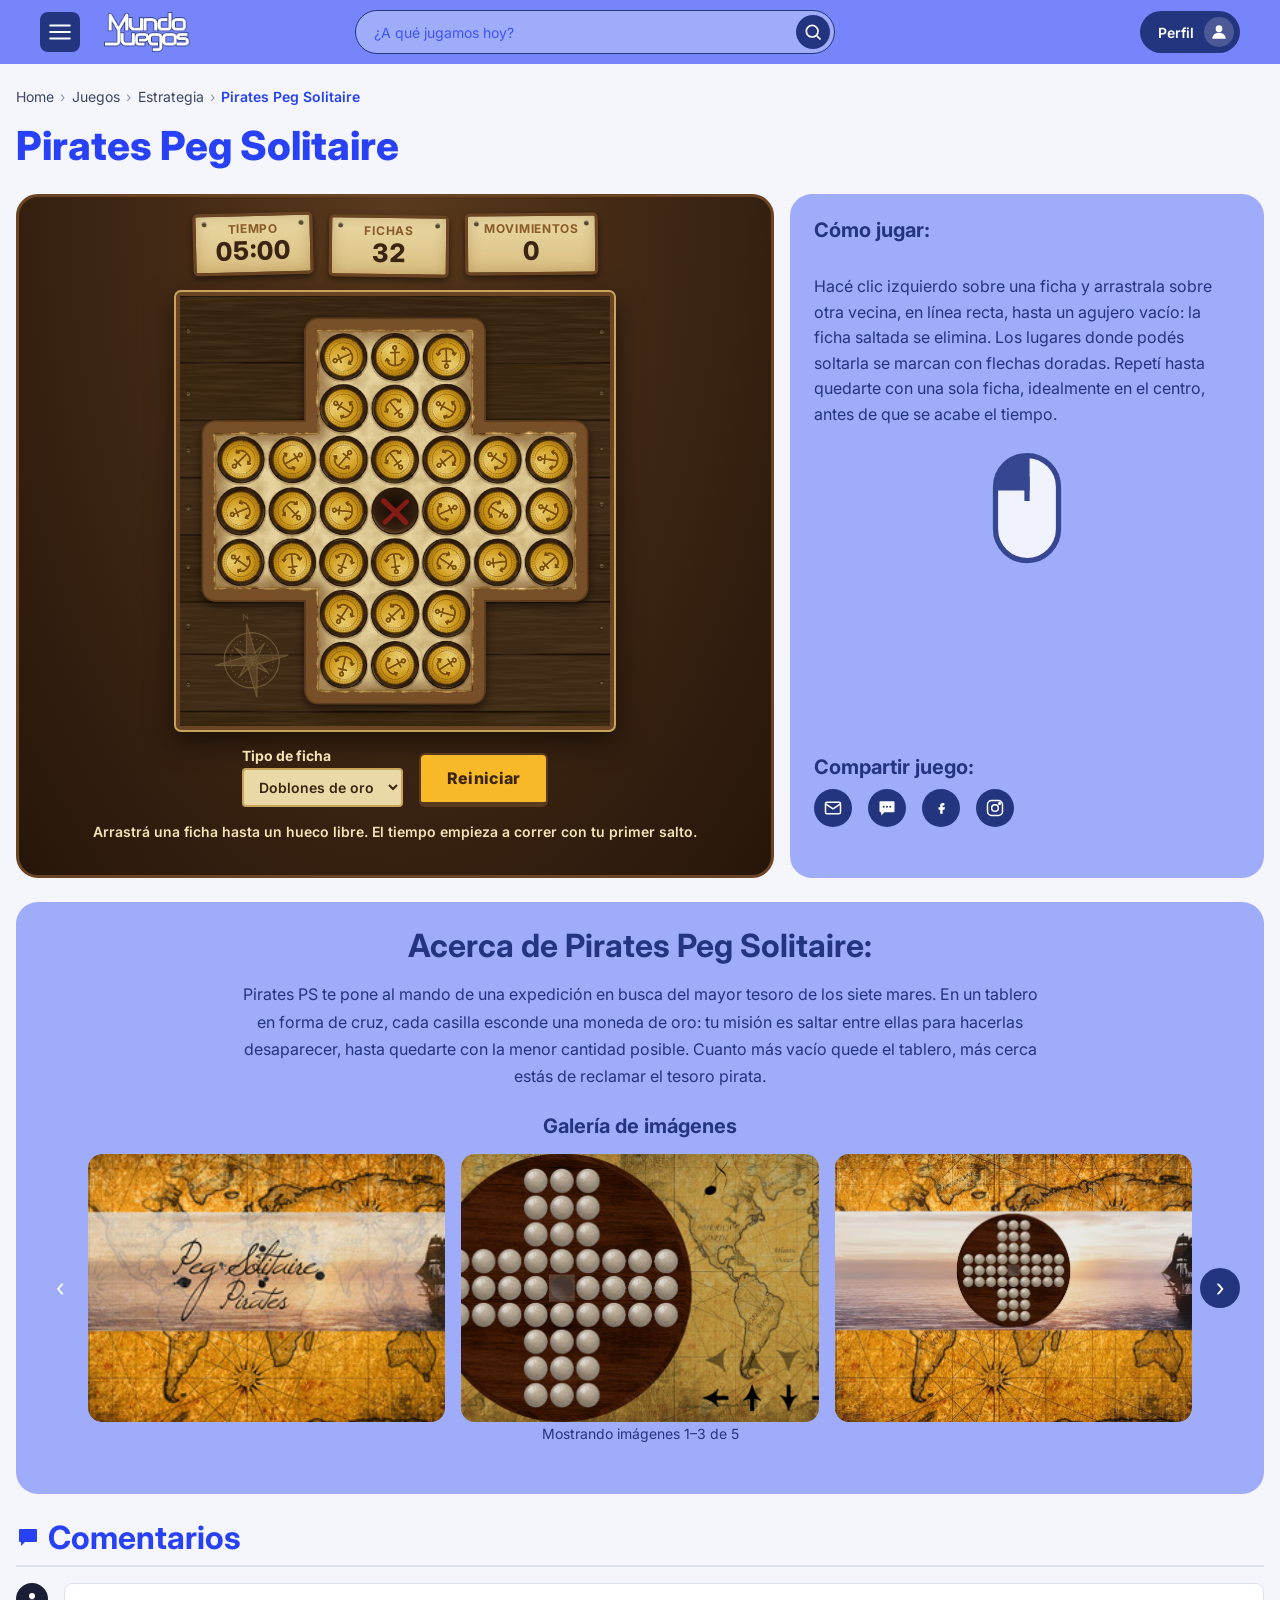
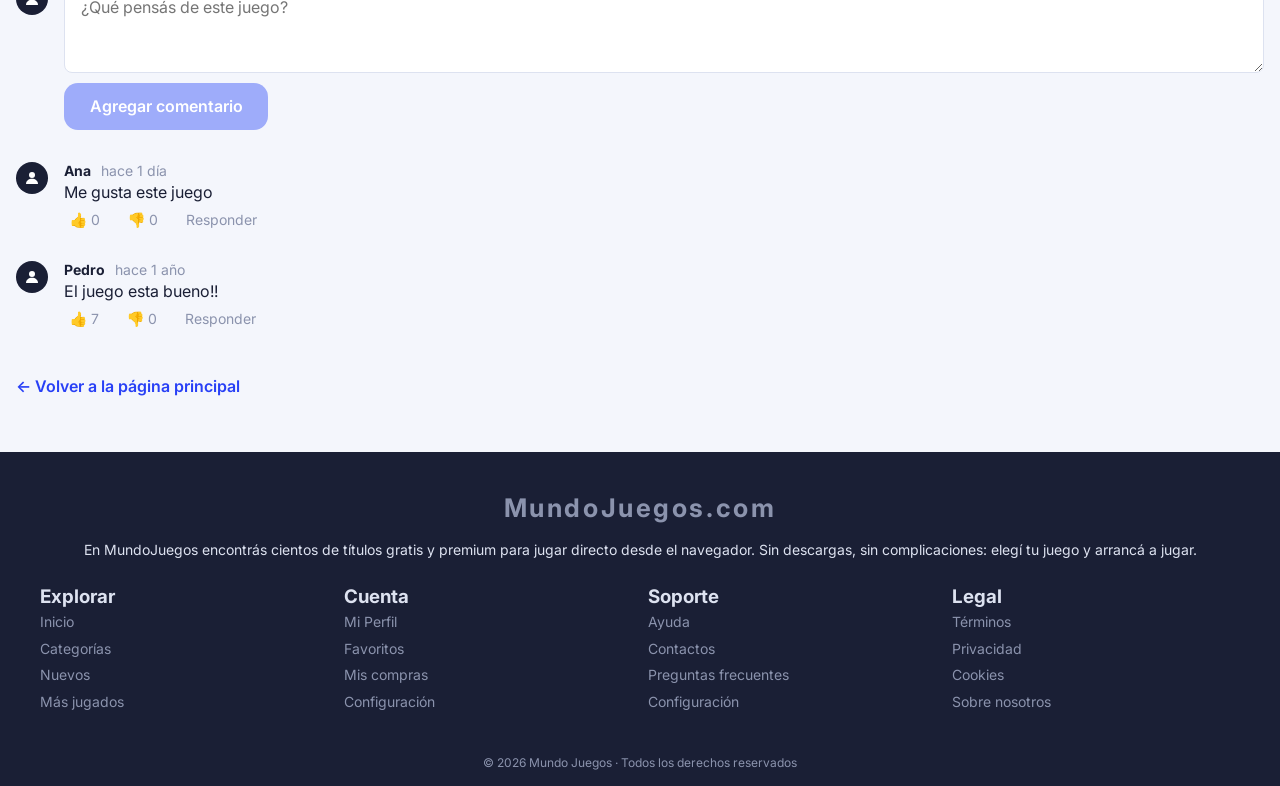
==== tpe4/game.html @ 94745e45 "Agrego TPE1 a TPE4 en un solo repo" ====
<!DOCTYPE html>
<html lang="es">
<head>
<meta charset="UTF-8">
<meta name="viewport" content="width=device-width, initial-scale=1.0">
<title>Pirates Peg Solitaire — Mundo Juegos</title>

<link rel="preconnect" href="https://fonts.googleapis.com">
<link rel="preconnect" href="https://fonts.gstatic.com" crossorigin>
<link href="https://fonts.googleapis.com/css2?family=Inter:wght@400;500;600;700;800&display=swap" rel="stylesheet">

<link rel="stylesheet" href="css/variables.css">
<link rel="stylesheet" href="css/styles.css">
<link rel="stylesheet" href="css/animations.css">
<link rel="stylesheet" href="css/game.css">
<link rel="stylesheet" href="css/peg-solitaire.css">
</head>
<body>

<!-- ============ HEADER ============ -->
<header class="site-header">
  <div class="site-header__inner">
    <button class="icon-btn menu-toggle" id="menu-open" aria-label="Abrir menú" aria-controls="side-menu" aria-expanded="false">
      <svg viewBox="0 0 24 24" width="26" height="26" fill="none" stroke="currentColor" stroke-width="2" stroke-linecap="round">
        <line x1="3" y1="6" x2="21" y2="6"/>
        <line x1="3" y1="12" x2="21" y2="12"/>
        <line x1="3" y1="18" x2="21" y2="18"/>
      </svg>
    </button>

    <a href="index.html" class="logo">
      <img src="img/logo-mundo-juegos.png" alt="Mundo Juegos">
    </a>

    <button type="button" class="icon-btn search-toggle" id="search-toggle" aria-label="Abrir buscador" aria-expanded="false" aria-controls="search-form">
      <svg viewBox="0 0 24 24" width="22" height="22" fill="none" stroke="currentColor" stroke-width="2" aria-hidden="true">
        <circle cx="11" cy="11" r="7"/>
        <line x1="21" y1="21" x2="16.65" y2="16.65"/>
      </svg>
    </button>

    <form class="search-bar" id="search-form" role="search" onsubmit="return false;">
      <input type="search" placeholder="¿A qué jugamos hoy?" aria-label="Buscar juegos">
      <button type="submit" class="icon-btn search-btn" aria-label="Buscar">
        <svg viewBox="0 0 24 24" width="20" height="20" fill="none" stroke="currentColor" stroke-width="2">
          <circle cx="11" cy="11" r="7"/>
          <line x1="21" y1="21" x2="16.65" y2="16.65"/>
        </svg>
      </button>
    </form>

    <a href="login.html" class="profile-btn">
      Perfil
      <svg viewBox="0 0 24 24" width="20" height="20" fill="currentColor">
        <circle cx="12" cy="8" r="4"/>
        <path d="M4 20c0-4.4 3.6-7 8-7s8 2.6 8 7"/>
      </svg>
    </a>
  </div>
</header>

<!-- ============ MENÚ LATERAL (idéntico al Home) ============ -->
<nav class="side-menu" id="side-menu" aria-label="Menú principal" aria-hidden="true">
  <button class="icon-btn menu-close" id="menu-close" aria-label="Cerrar menú">
    <svg viewBox="0 0 24 24" width="24" height="24" fill="none" stroke="currentColor" stroke-width="2" stroke-linecap="round">
      <line x1="4" y1="4" x2="20" y2="20"/>
      <line x1="20" y1="4" x2="4" y2="20"/>
    </svg>
  </button>

  <div class="side-menu__user">
    <span class="avatar" aria-hidden="true">
      <svg viewBox="0 0 24 24" width="20" height="20" fill="currentColor">
        <circle cx="12" cy="8" r="4"/>
        <path d="M4 20c0-4.4 3.6-7 8-7s8 2.6 8 7"/>
      </svg>
    </span>
    Hola, Usuario
  </div>

  <ul class="side-menu__list">
    <li><a href="index.html"><svg viewBox="0 0 24 24" width="20" height="20" fill="currentColor"><path d="M12 3 2 12h3v8h6v-5h2v5h6v-8h3z"/></svg> Inicio</a></li>
    <li><a href="index.html#populares"><svg viewBox="0 0 24 24" width="20" height="20" fill="currentColor"><path d="M12 2a5 5 0 0 0-3 9l-1 5h8l-1-5a5 5 0 0 0-3-9zM9 18h6v2H9z"/></svg> Juegos nuevos</a></li>
    <li><a href="#"><svg viewBox="0 0 24 24" width="20" height="20" fill="currentColor"><circle cx="8" cy="8" r="3"/><circle cx="16" cy="9" r="2.5"/><path d="M2 20c0-3.3 2.7-5.5 6-5.5s6 2.2 6 5.5zM14.5 20c.3-2.6 1.8-4.3 4-4.7 2 .5 3.2 2.1 3.5 4.7z"/></svg> Multijugador</a></li>
    <li><a href="#"><svg viewBox="0 0 24 24" width="20" height="20" fill="currentColor"><path d="M12 2a5 5 0 0 0-3 9l-1 5h8l-1-5a5 5 0 0 0-3-9zM9 18h6v2H9z"/></svg> Aventura</a></li>
    <li><a href="#" class="is-current"><svg viewBox="0 0 24 24" width="20" height="20" fill="currentColor"><circle cx="8" cy="8" r="4"/><path d="M11 11 21 21M15 17l3-3"/></svg> Estrategia</a></li>
    <li><a href="#"><svg viewBox="0 0 24 24" width="20" height="20" fill="none" stroke="currentColor" stroke-width="1.6"><path d="M12 3l2.6 5.6 6.2.6-4.6 4.1 1.3 6.1L12 16.3 6.5 19.4l1.3-6.1-4.6-4.1 6.2-.6z"/></svg> Mis favoritos</a></li>
    <li><a href="login.html"><svg viewBox="0 0 24 24" width="20" height="20" fill="currentColor"><circle cx="12" cy="8" r="4"/><path d="M4 20c0-4.4 3.6-7 8-7s8 2.6 8 7"/></svg> Mi perfil</a></li>
  </ul>

  <div class="side-menu__social">
    <p>Seguinos en redes:</p>
    <div class="social-icons">
      <a href="#" aria-label="Instagram"><svg viewBox="0 0 24 24" width="20" height="20" fill="none" stroke="currentColor" stroke-width="1.6"><rect x="3" y="3" width="18" height="18" rx="5"/><circle cx="12" cy="12" r="4"/><circle cx="17.5" cy="6.5" r="1"/></svg></a>
      <a href="#" aria-label="Facebook"><svg viewBox="0 0 24 24" width="20" height="20" fill="none" stroke="currentColor" stroke-width="1.6"><rect x="4" y="4" width="16" height="16"/><path d="M14 9h2V6h-2a3 3 0 0 0-3 3v2H9v3h2v5h3v-5h2l1-3h-3v-2a1 1 0 0 1 1-1z"/></svg></a>
      <a href="#" aria-label="YouTube"><svg viewBox="0 0 24 24" width="20" height="20" fill="none" stroke="currentColor" stroke-width="1.6"><rect x="2" y="6" width="20" height="12" rx="4"/><path d="M10 9.5v5l5-2.5z" fill="currentColor" stroke="none"/></svg></a>
    </div>
  </div>
</nav>
<div class="side-menu-overlay" id="side-menu-overlay" hidden></div>

<main class="game-page">

  <!-- ============ BREADCRUMBS ============ -->
  <nav class="breadcrumbs" aria-label="Miga de pan">
    <a href="index.html">Home</a>
    <span aria-hidden="true">›</span>
    <a href="index.html">Juegos</a>
    <span aria-hidden="true">›</span>
    <a href="index.html" id="bc-category">Estrategia</a>
    <span aria-hidden="true">›</span>
    <span aria-current="page" id="bc-current">Pirates Peg Solitaire</span>
  </nav>

  <h1 class="game-title" id="game-title">Pirates Peg Solitaire</h1>

  <!-- ============ ÁREA DE JUEGO + AYUDA ============ -->
  <section class="game-run">
    <div class="game-run__board thumb--pirates" id="game-board" aria-label="Área de ejecución del juego">
      <!-- Peg Solitaire (js/peg-solitaire.js). Solo se muestra en la página de Pirates Peg Solitaire -->
      <div class="peg-juego" id="peg-juego">
        <div class="peg-hud">
          <div class="peg-dato"><small>Tiempo</small><strong id="pegTimer">05:00</strong></div>
          <div class="peg-dato"><small>Fichas</small><strong id="pegRestantes">32</strong></div>
          <div class="peg-dato"><small>Movimientos</small><strong id="pegMovs">0</strong></div>
        </div>

        <canvas id="pegCanvas" class="peg-canvas" width="720" height="720">Tu navegador no soporta canvas.</canvas>

        <div class="peg-controles">
          <label>Tipo de ficha
            <select id="pegSkin">
              <option value="doblon">Doblones de oro</option>
              <option value="rubi">Rubíes</option>
              <option value="zafiro">Zafiros</option>
              <option value="calavera">Calaveras</option>
            </select>
          </label>
          <button type="button" class="btn peg-btn" id="pegBtnReiniciar">Reiniciar</button>
        </div>
        <p class="peg-mensaje" id="pegMensaje" aria-live="polite"></p>
      </div>
    </div>

    <aside class="game-run__help">
      <h2>Cómo jugar:</h2>
      <p id="game-howto">
        Hacé clic izquierdo sobre una moneda y arrastrala sobre otra vecina,
        en línea recta, hacia un espacio vacío para eliminarla. Repetí hasta
        quedarte con una sola moneda, idealmente en el centro.
      </p>

      <div class="help-icon" aria-hidden="true">
        <svg viewBox="0 0 40 64" width="70" height="112">
          <rect x="2" y="2" width="36" height="60" rx="18" fill="#fff" stroke="var(--color-primary-500)" stroke-width="3"/>
          <path d="M2 20 a18 18 0 0 1 18-18 h0 v20 h-18 z" fill="var(--color-primary-500)"/>
          <line x1="20" y1="2" x2="20" y2="22" stroke="var(--color-primary-500)" stroke-width="3"/>
          <line x1="20" y1="14" x2="20" y2="28" stroke="var(--color-primary-500)" stroke-width="3"/>
        </svg>
      </div>

      <div class="share">
        <h2>Compartir juego:</h2>
        <div class="share__icons">
          <a href="#" id="share-email" class="icon-circle" aria-label="Compartir por email">
            <svg viewBox="0 0 24 24" width="20" height="20" fill="none" stroke="currentColor" stroke-width="1.8" aria-hidden="true"><rect x="3" y="5" width="18" height="14" rx="2"/><path d="M3 7l9 6 9-6"/></svg>
          </a>
          <a href="#" id="share-message" class="icon-circle" target="_blank" rel="noopener" aria-label="Compartir por mensaje (WhatsApp)">
            <svg viewBox="0 0 24 24" width="20" height="20" fill="currentColor" aria-hidden="true"><path d="M4 4h16a1 1 0 0 1 1 1v11a1 1 0 0 1-1 1H9l-4 4v-4H4a1 1 0 0 1-1-1V5a1 1 0 0 1 1-1z"/><circle cx="8" cy="10.5" r="1.2" fill="var(--color-primary-500)"/><circle cx="12" cy="10.5" r="1.2" fill="var(--color-primary-500)"/><circle cx="16" cy="10.5" r="1.2" fill="var(--color-primary-500)"/></svg>
          </a>
          <a href="#" id="share-facebook" class="icon-circle" target="_blank" rel="noopener" aria-label="Compartir en Facebook">
            <svg viewBox="0 0 24 24" width="20" height="20" fill="currentColor" aria-hidden="true"><path d="M14 9h2V6h-2a3 3 0 0 0-3 3v2H9v3h2v5h3v-5h2l1-3h-3v-2a1 1 0 0 1 1-1z"/></svg>
          </a>
          <button type="button" id="share-instagram" class="icon-circle" aria-label="Copiar enlace para compartir en Instagram">
            <svg viewBox="0 0 24 24" width="20" height="20" fill="none" stroke="currentColor" stroke-width="1.8" aria-hidden="true"><rect x="3" y="3" width="18" height="18" rx="5"/><circle cx="12" cy="12" r="4"/><circle cx="17.5" cy="6.5" r="1"/></svg>
          </button>
        </div>
        <p class="share__status" id="share-status" role="status" aria-live="polite"></p>
      </div>
    </aside>
  </section>

  <!-- ============ DESCRIPCIÓN + GALERÍA ============ -->
  <section class="about-box">
    <h2 id="about-title">Acerca de Pirates Peg Solitaire:</h2>
    <p id="about-text">
      Pirates PS te pone al mando de una expedición en busca del mayor
      tesoro de los siete mares. En un tablero en forma de cruz, cada
      casilla esconde una moneda de oro: tu misión es saltar entre ellas
      para hacerlas desaparecer, hasta quedarte con la menor cantidad
      posible. Cuanto más vacío quede el tablero, más cerca estás de
      reclamar el tesoro pirata.
    </p>

    <h3>Galería de imágenes</h3>
    <div class="gallery" id="gallery" role="region" aria-roledescription="carrusel" aria-label="Galería de imágenes">
      <button type="button" class="gallery__arrow" id="gallery-prev" aria-label="Imágenes anteriores">‹</button>
      <div class="gallery__viewport">
        <ul class="gallery__track" id="gallery-track"></ul>
      </div>
      <button type="button" class="gallery__arrow" id="gallery-next" aria-label="Imágenes siguientes">›</button>
    </div>
    <p class="gallery__status" id="gallery-status" role="status" aria-live="polite"></p>
  </section>

  <!-- ============ COMUNIDAD / COMENTARIOS ============ -->
  <section class="comments" aria-label="Comentarios de la comunidad">
    <h2>
      <svg viewBox="0 0 24 24" width="24" height="24" fill="currentColor" aria-hidden="true"><path d="M4 4h16a1 1 0 0 1 1 1v11a1 1 0 0 1-1 1H9l-4 4v-4H4a1 1 0 0 1-1-1V5a1 1 0 0 1 1-1z"/></svg>
      Comentarios
    </h2>

    <form class="comment-form" id="comment-form">
      <div class="avatar avatar--sm" aria-hidden="true">
        <svg viewBox="0 0 24 24" width="18" height="18" fill="currentColor"><circle cx="12" cy="8" r="4"/><path d="M4 20c0-4.4 3.6-7 8-7s8 2.6 8 7"/></svg>
      </div>
      <div class="comment-form__field">
        <textarea placeholder="¿Qué pensás de este juego?" aria-label="Tu comentario" required></textarea>
        <button type="submit" class="btn btn--primary" disabled>Agregar comentario</button>
      </div>
    </form>

    <ul class="comment-list" id="comment-list">
      <li class="comment">
        <div class="avatar avatar--sm" aria-hidden="true">
          <svg viewBox="0 0 24 24" width="18" height="18" fill="currentColor"><circle cx="12" cy="8" r="4"/><path d="M4 20c0-4.4 3.6-7 8-7s8 2.6 8 7"/></svg>
        </div>
        <div class="comment__body">
          <p class="comment__meta"><strong>Ana</strong> <span>hace 1 día</span></p>
          <p class="comment__text">Me gusta este juego</p>
          <div class="comment__actions">
            <button type="button">👍 0</button>
            <button type="button">👎 0</button>
            <button type="button">Responder</button>
          </div>
        </div>
      </li>
      <li class="comment">
        <div class="avatar avatar--sm" aria-hidden="true">
          <svg viewBox="0 0 24 24" width="18" height="18" fill="currentColor"><circle cx="12" cy="8" r="4"/><path d="M4 20c0-4.4 3.6-7 8-7s8 2.6 8 7"/></svg>
        </div>
        <div class="comment__body">
          <p class="comment__meta"><strong>Pedro</strong> <span>hace 1 año</span></p>
          <p class="comment__text">El juego esta bueno!!</p>
          <div class="comment__actions">
            <button type="button">👍 7</button>
            <button type="button">👎 0</button>
            <button type="button">Responder</button>
          </div>
        </div>
      </li>
    </ul>
  </section>

  <a href="index.html" class="back-home">← Volver a la página principal</a>
</main>

<!-- ============ FOOTER (idéntico al Home) ============ -->
<footer class="site-footer">
  <p class="site-footer__brand">MundoJuegos.com</p>
  <p class="site-footer__desc">
    En MundoJuegos encontrás cientos de títulos gratis y premium para jugar
    directo desde el navegador. Sin descargas, sin complicaciones: elegí tu
    juego y arrancá a jugar.
  </p>

  <div class="site-footer__cols">
    <div class="footer-col">
      <h3>Explorar</h3>
      <a href="index.html">Inicio</a>
      <a href="#">Categorías</a>
      <a href="#">Nuevos</a>
      <a href="#">Más jugados</a>
    </div>
    <div class="footer-col">
      <h3>Cuenta</h3>
      <a href="login.html">Mi Perfil</a>
      <a href="#">Favoritos</a>
      <a href="#">Mis compras</a>
      <a href="#">Configuración</a>
    </div>
    <div class="footer-col">
      <h3>Soporte</h3>
      <a href="#">Ayuda</a>
      <a href="#">Contactos</a>
      <a href="#">Preguntas frecuentes</a>
      <a href="#">Configuración</a>
    </div>
    <div class="footer-col">
      <h3>Legal</h3>
      <a href="#">Términos</a>
      <a href="#">Privacidad</a>
      <a href="#">Cookies</a>
      <a href="#">Sobre nosotros</a>
    </div>
  </div>

  <p class="site-footer__copy">© 2026 Mundo Juegos · Todos los derechos reservados</p>
</footer>

<script src="js/games.js"></script>
<script src="js/script.js"></script>
<script src="js/game.js"></script>
<script src="js/peg-solitaire.js"></script>
<script src="js/peg-main.js"></script>
<script src="js/footer.js"></script>
</body>
</html>
---- tpe4/css/variables.css ----
/* ==========================================================================
   DESIGN SYSTEM — Mundo Juegos
   Tokens exactos del Design System de Figma (escala primaria y secundaria).
   ========================================================================== */

:root {
  /* --- Escala primaria (azules) --- */
  --color-primary-100: #9eacfa;
  --color-primary-200: #7685f9;
  --color-primary-300: #324ab2;
  --color-primary-400: #2840f6; /* primario base */
  --color-primary-500: #24357f; /* más oscuro / pressed */

  /* --- Escala secundaria (neutros) --- */
  --color-neutral-100: #f4f6fc;
  --color-neutral-200: #dde2f0;
  --color-neutral-300: #8b93ad;
  --color-neutral-400: #3d4560;
  --color-neutral-500: #1a1f35;

  /* --- Acento --- */
  --color-accent: #f7b928;
  --color-accent-dark: #d99f1b;

  /* Color del ícono sobre fondo primario (ej: la corona del badge premium) */
  --color-icon-on-primary: var(--color-neutral-100);

  /* --- Botón primario --- */
  --btn-primary-default: var(--color-primary-300);
  --btn-primary-hover: var(--color-primary-200);
  --btn-primary-pressed: var(--color-primary-500);
  --btn-primary-disabled: var(--color-primary-100);

  /* --- Botón secundario --- */
  --btn-secondary-default: var(--color-neutral-300);
  --btn-secondary-hover: var(--color-neutral-200);
  --btn-secondary-pressed: var(--color-neutral-400);
  --btn-secondary-disabled: var(--color-neutral-200);

  /* --- Tipografía --- */
  /* Solo para el logo (es una imagen en el sitio), nunca en títulos */
  --font-logo: "Audiowide", cursive;
  --font-base: "Inter", sans-serif;

  --fs-h1: clamp(1.75rem, 4vw, 2.5rem);
  --fs-h2: clamp(1.375rem, 3vw, 2rem);
  --fs-h3: 1.25rem;
  --fs-h4: 1.05rem;
  --fs-body: 1rem;
  --fs-small: 0.875rem;
  --fs-button: 1rem;

  /* --- Espaciado / radios --- */
  --radius-sm: 8px;
  --radius-md: 14px;
  --radius-lg: 22px;
  --space-1: 0.5rem;
  --space-2: 1rem;
  --space-3: 1.5rem;
  --space-4: 2.5rem;

  /* --- Layout --- */
  --max-width: 1440px;
  --header-height: 64px;
}
---- tpe4/css/styles.css ----
/* ==========================================================================
   RESET BÁSICO
   ========================================================================== */
*, *::before, *::after { box-sizing: border-box; }
body, h1, h2, h3, p, ul, figure { margin: 0; }
ul { list-style: none; padding: 0; }
a { text-decoration: none; color: inherit; }
img { max-width: 100%; display: block; }
button { font: inherit; border: none; background: none; cursor: pointer; }
input { font: inherit; }

html { scroll-behavior: smooth; }

body {
  font-family: var(--font-base);
  font-size: var(--fs-body);
  color: var(--color-neutral-500);
  background: var(--color-neutral-100);
}

.icon-btn {
  display: inline-flex;
  align-items: center;
  justify-content: center;
  width: 40px;
  height: 40px;
  color: inherit;
}
.menu-toggle {
  background: var(--color-primary-500);
  border-radius: var(--radius-sm);
  color: #fff;
  transition: background 0.15s ease;
}
.menu-toggle:hover { background: var(--color-neutral-500); }

/* ==========================================================================
   LOADING SCREEN
   ========================================================================== */
.loading-screen {
  position: fixed;
  inset: 0;
  z-index: 200;
  display: none; /* activado por JS */
  flex-direction: column;
  align-items: center;
  justify-content: center;
  gap: var(--space-2);
  background: var(--color-primary-500);
  color: #fff;
}
.loading-spinner {
  width: 56px;
  height: 56px;
  border-radius: 50%;
  border: 5px solid var(--color-primary-300);
  border-top-color: var(--color-accent);
}
.loading-percent { font-size: 1.5rem; font-weight: 700; }
.loading-label { font-size: var(--fs-small); opacity: 0.8; }

/* ==========================================================================
   HEADER
   ========================================================================== */
.site-header {
  position: sticky;
  top: 0;
  z-index: 100;
  background: var(--color-primary-200);
  color: #fff;
}
.site-header__inner {
  display: flex;
  flex-wrap: wrap;
  align-items: center;
  gap: var(--space-1) var(--space-2);
  min-height: var(--header-height);
  padding: 0.5rem var(--space-2);
}

.logo {
  display: flex;
  align-items: center;
}
.logo img {
  height: 34px;
  width: auto;
}

/* Mobile: buscador oculto, se abre con el botón de lupa */
.search-toggle { margin-left: auto; color: #fff; border-radius: var(--radius-sm); }
.search-toggle:hover { background: rgba(255,255,255,0.18); }
.site-header.is-search-open .search-bar { display: flex; }

.search-bar {
  display: none;
  align-items: center;
  order: 3;
  flex: 1 0 100%;
  min-width: 0;
  background: var(--color-primary-100);
  border: 1.5px solid var(--color-primary-500);
  border-radius: 999px;
  padding: 0.25rem 0.25rem 0.25rem 1rem;
}
.search-bar input {
  flex: 1;
  min-width: 0;
  border: none;
  background: transparent;
  outline: none;
  color: var(--color-primary-500);
  font-size: var(--fs-small);
}
.search-bar input::placeholder { color: var(--color-primary-400); opacity: 0.8; }
.search-bar .search-btn {
  flex-shrink: 0;
  width: 34px;
  height: 34px;
  border-radius: 50%;
  background: var(--color-primary-500);
  color: #fff;
}

.profile-btn {
  display: flex;
  align-items: center;
  gap: 0.6rem;
  padding: 0.4rem 0.4rem 0.4rem 1.1rem;
  border-radius: 999px;
  background: var(--color-primary-500);
  color: #fff;
  font-weight: 600;
  font-size: var(--fs-small);
  transition: background 0.15s ease;
}
.profile-btn:hover { background: var(--color-neutral-500); }
.profile-btn svg {
  width: 30px;
  height: 30px;
  padding: 5px;
  border-radius: 50%;
  background: rgba(255,255,255,0.18);
}

/* ==========================================================================
   MENÚ LATERAL
   ========================================================================== */
.side-menu {
  position: fixed;
  top: 0;
  left: 0;
  bottom: 0;
  width: min(320px, 85vw);
  z-index: 210;
  background: var(--color-primary-500);
  color: #fff;
  padding: var(--space-2) var(--space-3);
  display: flex;
  flex-direction: column;
  transform: translateX(-100%);
  visibility: hidden;
}
.side-menu.is-open {
  transform: translateX(0);
  visibility: visible;
}

.menu-close { margin-left: auto; color: #fff; }

.side-menu__user {
  display: flex;
  align-items: center;
  gap: var(--space-1);
  font-size: 1.1rem;
  padding: var(--space-2) 0;
  border-bottom: 1px solid rgba(255,255,255,0.25);
  margin-bottom: var(--space-2);
}
.avatar {
  width: 34px;
  height: 34px;
  border-radius: 50%;
  background: #fff;
  color: var(--color-primary-500);
  display: flex;
  align-items: center;
  justify-content: center;
}

.side-menu__list li a {
  display: flex;
  align-items: center;
  gap: var(--space-2);
  padding: 0.85rem 0.25rem;
  font-size: 1.05rem;
}
.side-menu__list li a:hover { color: var(--color-accent); }

.side-menu__social {
  margin-top: auto;
  padding-top: var(--space-2);
  border-top: 1px solid rgba(255,255,255,0.25);
  font-size: var(--fs-small);
}
.social-icons {
  display: flex;
  gap: var(--space-2);
  margin-top: var(--space-1);
}
.social-icons a {
  width: 36px;
  height: 36px;
  border-radius: 50%;
  border: 1.5px solid #fff;
  display: flex;
  align-items: center;
  justify-content: center;
}

.side-menu-overlay {
  position: fixed;
  inset: 0;
  z-index: 205;
  background: rgba(0,0,0,0.45);
}
.side-menu-overlay[hidden] { display: none; }

/* ==========================================================================
   BOTONES (Design System)
   ========================================================================== */
.btn {
  display: inline-flex;
  align-items: center;
  gap: 0.4rem;
  padding: 0.85rem 1.6rem;
  border-radius: var(--radius-md);
  font-weight: 600;
  font-size: var(--fs-button);
  transition: background 0.15s ease, transform 0.1s ease;
}
.btn--primary {
  background: var(--btn-primary-default);
  color: #fff;
}
.btn--primary:hover { background: var(--btn-primary-hover); }
.btn--primary:active { background: var(--btn-primary-pressed); }
.btn--primary:disabled { background: var(--btn-primary-disabled); }

.btn--secondary {
  background: var(--btn-secondary-default);
  color: #fff;
}
.btn--secondary:hover { background: var(--btn-secondary-hover); }
.btn--secondary:active { background: var(--btn-secondary-pressed); }
.btn--secondary:disabled { background: var(--btn-secondary-disabled); }

.btn:disabled, .btn[aria-disabled="true"] { cursor: not-allowed; }

/* ==========================================================================
   HERO
   ========================================================================== */
.hero {
  background: var(--color-accent);
}
.hero__inner {
  display: flex;
  flex-direction: column;
  gap: var(--space-3);
  padding: var(--space-4) var(--space-2);
}
.hero__eyebrow { font-size: var(--fs-small); font-weight: 600; }
.hero__title { font-size: var(--fs-h1); font-weight: 800; margin: 0.2rem 0 var(--space-1); }
.hero__desc { max-width: 60ch; line-height: 1.5; margin-bottom: var(--space-2); }

.hero__thumb {
  aspect-ratio: 16 / 9;
  border-radius: var(--radius-lg);
  display: flex;
  align-items: center;
  justify-content: center;
  text-align: center;
  color: #fff;
  font-weight: 800;
  font-size: 1.4rem;
  letter-spacing: 0.04em;
}
.hero__thumb--pvz {
  background: linear-gradient(135deg, #3fae4a, #1c6e2e 60%, #0e3d18);
}

/* ==========================================================================
   CARRUSELES
   ========================================================================== */
.carousel-section {
  padding: var(--space-3) var(--space-2);
}
.section-title {
  font-size: var(--fs-h2);
  font-weight: 700;
  color: var(--color-primary-400);
  margin-bottom: var(--space-2);
}

.carousel {
  position: relative;
}

/* El viewport recorta; el track se desplaza con transform (no scroll nativo) */
.carousel__viewport {
  overflow: hidden;
}
.carousel__track {
  display: flex;
  gap: var(--space-2);
  padding-bottom: 0.5rem;
  transition: transform 0.5s cubic-bezier(0.22, 0.61, 0.36, 1);
  will-change: transform;
}
/* Se usa al reposicionar sin animación (el "salto" invisible del loop) */
.carousel__track.no-anim { transition: none; }

.carousel__arrow {
  position: absolute;
  top: 40%;
  transform: translateY(-50%);
  z-index: 5;
  width: 40px;
  height: 40px;
  border-radius: 50%;
  background: var(--color-primary-300);
  color: #fff;
  font-size: 1.4rem;
  display: flex;
  align-items: center;
  justify-content: center;
  box-shadow: 0 2px 8px rgba(0,0,0,0.25);
}
.carousel__arrow--left { left: 6px; }
.carousel__arrow--right { right: 6px; }
.carousel__arrow:hover { background: var(--color-primary-400); }
/* Sin nada más para revelar (todas las cards visibles): flecha apagada */
.carousel__arrow:disabled {
  opacity: 0.35;
  cursor: default;
  box-shadow: none;
}
.carousel__arrow:disabled:hover { background: var(--color-primary-300); }

.game-card {
  flex: 0 0 clamp(170px, 45vw, 230px);
  scroll-snap-align: start;
  position: relative;
}

/* Card como una sola pieza redondeada: imagen arriba, franja de texto abajo */
.game-card > a {
  display: block;
  border-radius: var(--radius-md);
  overflow: hidden;
  background: var(--color-neutral-200);
}

/* Envoltorio de la imagen: recorta el hover (corona + overlay) */
.game-card__media {
  position: relative;
}
.game-card__thumb {
  aspect-ratio: 3 / 2;
  display: flex;
  align-items: center;
  justify-content: center;
  color: #fff;
  font-weight: 800;
  font-size: 1.6rem;
  margin-bottom: 0;
  border-radius: 0;
}

.game-card__title {
  font-size: var(--fs-small);
  font-weight: 600;
  text-align: center;
  margin: 0;
  padding: 0.55rem 0.5rem 0.1rem;
}
.game-card__category {
  font-size: 0.75rem;
  color: var(--color-neutral-300);
  text-align: center;
  text-transform: uppercase;
  letter-spacing: 0.04em;
  margin: 0;
  padding: 0 0.5rem 0.6rem;
}

/* Hover: se cubre la imagen y aparece el botón de acción (transición) */
.game-card__overlay {
  position: absolute;
  inset: 0;
  display: flex;
  align-items: center;
  justify-content: center;
  padding: 0 0.6rem;
  background: var(--color-primary-500);
  opacity: 0;
  transition: opacity 0.25s ease;
}
.game-card:hover .game-card__overlay,
.game-card:focus-within .game-card__overlay {
  opacity: 1;
}

.game-card__overlay-btn {
  display: flex;
  align-items: center;
  justify-content: center;
  gap: 0.6rem;
  width: 100%;
  padding: 0.65rem 1rem;
  border-radius: 999px;
  background: var(--color-primary-200);
  color: #fff;
  font-weight: 600;
  font-size: 0.85rem;
  white-space: nowrap;
  transform: translateY(6px);
  opacity: 0;
  transition: transform 0.25s ease 0.05s, opacity 0.25s ease 0.05s;
}
.game-card:hover .game-card__overlay-btn,
.game-card:focus-within .game-card__overlay-btn {
  transform: translateY(0);
  opacity: 1;
}
/* Botón de juegos pagos: dorado (acento del Design System) para que se
   distinga del "Jugar ahora" de los juegos gratis */
.game-card__overlay-btn--premium {
  justify-content: space-between;
  background: var(--color-accent);
  color: var(--color-primary-500);
  font-weight: 700;
  box-shadow: 0 4px 14px rgba(247, 185, 40, 0.45);
}
.game-card__overlay-btn--premium .game-card__price-icon {
  background: var(--color-primary-500);
  color: var(--color-accent);
}
.game-card__btn-label { display: flex; align-items: center; gap: 0.4rem; }
.game-card__btn-crown { flex-shrink: 0; }

.game-card__price { display: flex; align-items: center; gap: 0.3rem; }
.game-card__price-icon {
  display: flex;
  align-items: center;
  justify-content: center;
  width: 18px;
  height: 18px;
  border-radius: 50%;
  background: rgba(255, 255, 255, 0.3);
  font-size: 0.7rem;
  font-weight: 700;
}

.badge-premium {
  position: absolute;
  top: 0.5rem;
  right: 0.5rem;
  width: 26px;
  height: 26px;
  border-radius: 50%;
  background: var(--color-primary-400);
  color: var(--color-icon-on-primary);
  display: flex;
  align-items: center;
  justify-content: center;
  box-shadow: 0 1px 4px rgba(0,0,0,0.3);
}

/* Color de fondo por juego (se usa mientras no tiene imagen) */
.thumb--slither   { background: linear-gradient(135deg, #4b6fd6, #e08a2e); }
.thumb--pizza      { background: linear-gradient(135deg, #d94f3d, #f2b23b); }
.thumb--pirates    { background: linear-gradient(135deg, #c9a24a, #7a5a24); }
.thumb--cakecat    { background: linear-gradient(135deg, #a9c6d8, #e7a8c0); color: #6e3550; }
.thumb--sudoku     { background: linear-gradient(135deg, #e9e9ef, #b9bccb); color: var(--color-neutral-500); }
.thumb--fruit      { background: linear-gradient(135deg, #f4b93f, #e2673f); }
.thumb--poker      { background: linear-gradient(135deg, #7a1f1f, #2b0d0d); }
.thumb--chess      { background: linear-gradient(135deg, #b98a4e, #4a3216); }
.thumb--war        { background: linear-gradient(135deg, #5c6650, #2b2f22); }
.thumb--racing     { background: linear-gradient(135deg, #2f6fb5, #123a5e); }
.thumb--bombit     { background: linear-gradient(135deg, #f7a6c4, #6fb7e0); }
.thumb--commando   { background: linear-gradient(135deg, #4c5c4a, #1d241b); }
.thumb--stickman   { background: linear-gradient(135deg, #b7b7b7, #4a4a4a); }
.thumb--among      { background: linear-gradient(135deg, #e0473e, #7e1f1a); }
.thumb--traffic    { background: linear-gradient(135deg, #f0d64a, #3a3a3a); }
.thumb--pvz        { background: linear-gradient(135deg, #3fae4a, #1c6e2e 60%, #0e3d18); }

/* Fondo rayado de respaldo para juegos sin imagen ni color propio todavía */
.thumb--placeholder {
  background: repeating-linear-gradient(
    135deg,
    var(--color-neutral-200),
    var(--color-neutral-200) 14px,
    var(--color-neutral-100) 14px,
    var(--color-neutral-100) 28px
  );
  color: var(--color-neutral-400);
}

/* Cuando un juego tiene `image` en games.js se renderiza un <img> */
img.game-card__thumb { display: block; width: 100%; object-fit: cover; }
img.hero__thumb--img { display: block; width: 100%; object-fit: cover; }

.sr-only {
  position: absolute;
  width: 1px;
  height: 1px;
  padding: 0;
  margin: -1px;
  overflow: hidden;
  clip: rect(0, 0, 0, 0);
  white-space: nowrap;
  border: 0;
}

/* ==========================================================================
   FOOTER (Fat Footer)
   ========================================================================== */
.site-footer {
  background: var(--color-neutral-500);
  color: var(--color-neutral-200);
  padding: var(--space-4) var(--space-2) var(--space-2);
  text-align: center;
}
.site-footer__brand {
  font-size: 1.6rem;
  font-weight: 700;
  letter-spacing: 0.1em;
  color: var(--color-neutral-300);
  margin-bottom: var(--space-2);
}
.site-footer__desc {
  max-width: 60ch;
  margin: 0 auto var(--space-3);
  line-height: 1.6;
  font-size: var(--fs-small);
}
.site-footer__cols {
  display: grid;
  grid-template-columns: 1fr;
  gap: var(--space-3) var(--space-2);
  text-align: left;
  max-width: 720px;
  margin: 0 auto;
}
.footer-col__toggle {
  width: 100%;
  background: none;
  border: 0;
  color: #fff;
  font: inherit;
  font-size: var(--fs-body);
  font-weight: 600;
  padding: 0.5rem 0;
  cursor: pointer;
}
.footer-col__links { display: none; text-align: center; }
.footer-col__links.is-open { display: block; }

.footer-col a {
  display: block;
  padding: 0.3rem 0;
  font-size: var(--fs-small);
  color: var(--color-neutral-300);
}
.footer-col a:hover { color: whitesmoke}

.site-footer__copy {
  margin-top: var(--space-4);
  font-size: 0.75rem;
  color: var(--color-neutral-300);
}

/* ==========================================================================
   DESKTOP (≥ 768px)
   ========================================================================== */
@media (min-width: 768px) {
  .site-header__inner {
    flex-wrap: nowrap;
    height: var(--header-height);
    min-height: 0;
    padding: 0 var(--space-4);
    gap: var(--space-3);
  }
  .logo img {
    height: 40px;
  }
  .search-toggle { display: none; }
  .search-bar {
    display: flex;
    order: 0;
    flex: 1 1 auto;
    max-width: 480px;
    margin: 0 auto;
  }
  .profile-btn { margin-left: auto; }

  .hero__inner {
    flex-direction: row;
    align-items: center;
    padding: var(--space-4);
  }
  .hero__text { flex: 1; }
  .hero__media { flex: 1; }

  .carousel-section, .site-footer { padding-left: var(--space-4); padding-right: var(--space-4); }

  .game-card { flex-basis: 260px; }

  .site-footer__cols { grid-template-columns: repeat(4, 1fr); max-width: 960px; }

  .footer-col__toggle { pointer-events: none; cursor: default; }
  .footer-col__links { display: block !important; }
}

@media (min-width: 1100px) {
  .site-header__inner, .hero__inner, .carousel-section, .site-footer__desc, .site-footer__cols {
    max-width: var(--max-width);
    margin-left: auto;
    margin-right: auto;
  }
}
---- tpe4/css/animations.css ----
/* ==========================================================================
   ANIMACIONES — Mundo Juegos (compartido por las 3 páginas)
   ========================================================================== */

/* ---------------------------------------------------------------
   1) LOADING de la Home: spinner + contador de %
   --------------------------------------------------------------- */
@keyframes spin {
  0%   { transform: rotate(0deg); border-top-color: red; }
  50%  {border-top-color: yellow;}
  100% { transform: rotate(-360deg); border-top-color: green}
}
.loading-spinner {
  animation: spin 0.9s linear infinite;
}

.loading-screen {
  opacity: 1;
  transition: opacity 0.4s ease;
} 
.loading-screen.is-hiding { opacity: 0; }

body.is-loading { overflow: hidden; }

/* ---------------------------------------------------------------
   2) HOVERS de botones — 3 animaciones distintas (no el hamburguesa)
   --------------------------------------------------------------- */

/* 2.a — Botones primarios: anillo de "pulso" en loop mientras dura el hover */
@keyframes pulseRing {
  0%   { box-shadow: 0 0 0 0 rgba(40, 64, 246, 0.45); }
  70%  { box-shadow: 0 0 0 10px rgba(40, 64, 246, 0); }
  100% { box-shadow: 0 0 0 0 rgba(40, 64, 246, 0); }
}
.btn--primary:hover { animation: pulseRing 1.1s ease-out infinite; }

/* 2.b — Botones circulares (compartir, flechas de galería): rebote con escala.
   Las flechas del carrusel de la Home no la usan, solo cambian de color. */
@keyframes iconBounce {
  0%   { transform: translateY(0) scale(1); }
  35%  { transform: translateY(-4px) scale(1.12); }
  65%  { transform: translateY(1px) scale(0.94); }
  100% { transform: translateY(0) scale(1); }
}
.icon-circle:hover,
.gallery__arrow:hover:not(:disabled) {
  animation: iconBounce 0.5s ease;
}

/* 2.c — Botones de header/redes (Perfil, Facebook/Google, buscador):
   barrido de brillo diagonal */
.profile-btn,
.search-toggle,
.social-btn {
  position: relative;
  overflow: hidden;
}
.profile-btn::after,
.search-toggle::after,
.social-btn::after {
  content: "";
  position: absolute;
  top: 0;
  left: -60%;
  width: 40%;
  height: 100%;
  background: linear-gradient(120deg, transparent, rgba(255, 255, 255, 0.55), transparent);
  transform: skewX(-20deg);
  pointer-events: none;
}
@keyframes shineSweep {
  0%   { left: -60%; }
  100% { left: 130%; }
}
.profile-btn:hover::after,
.search-toggle:hover::after,
.social-btn:hover::after {
  animation: shineSweep 0.7s ease forwards;
}

/* ---------------------------------------------------------------
   3) Utilidad: fade + scale para elementos que entran en pantalla
   (la usa la galería de game.html)
   --------------------------------------------------------------- */
@keyframes fadeScaleIn {
  0%   { opacity: 0; transform: scale(0.92); }
  100% { opacity: 1; transform: scale(1); }
}
.is-entering { animation: fadeScaleIn 0.45s ease; }

/* Quien prefiera no ver movimiento, no lo sufre */
@media (prefers-reduced-motion: reduce) {
  .loading-spinner,
  .btn--primary:hover,
  .icon-circle:hover,
  .gallery__arrow:hover,
  .profile-btn::after,
  .search-toggle::after,
  .social-btn::after,
  .is-entering {
    animation: none !important;
  }
}
---- tpe4/css/game.css ----
/* ==========================================================================
   PÁGINA DE JUEGO — Mundo Juegos
   Desktop-first (esta página no es mobile-first según consigna, pero se
   mantiene legible en pantallas chicas por las dudas).
   ========================================================================== */

.game-page {
  max-width: var(--max-width);
  margin: 0 auto;
  padding: var(--space-2);
}

/* ---------------- Breadcrumbs ---------------- */
.breadcrumbs {
  display: flex;
  flex-wrap: wrap;
  gap: 0.4rem;
  align-items: center;
  font-size: var(--fs-small);
  color: var(--color-neutral-300);
  padding: var(--space-1) 0;
}
.breadcrumbs a { color: var(--color-neutral-400); }
.breadcrumbs a:hover { color: var(--color-primary-400); }
.breadcrumbs [aria-current] { color: var(--color-primary-400); font-weight: 600; }

.game-title {
  font-size: var(--fs-h1);
  font-weight: 800;
  color: var(--color-primary-400);
  margin: var(--space-1) 0 var(--space-3);
}

/* ---------------- Área de juego + panel ayuda ---------------- */
.game-run {
  display: grid;
  grid-template-columns: 1fr;
  gap: var(--space-2);
  margin-bottom: var(--space-3);
}
@media (min-width: 900px) {
  .game-run { grid-template-columns: 1.6fr 1fr; }
}

/* El fondo lo aporta la clase thumb--* del juego (la pone game.js) */
.game-run__board {
  border-radius: var(--radius-lg);
  overflow: hidden;
  min-height: 320px;
}
.game-run__help {
  background: var(--color-primary-100);
  border-radius: var(--radius-lg);
  padding: var(--space-3);
  display: flex;
  flex-direction: column;
  gap: var(--space-3);
}
.game-run__help h2 {
  color: var(--color-primary-500);
  font-size: var(--fs-h3);
  margin-bottom: 0.5rem;
}
.game-run__help p { line-height: 1.6; color: var(--color-primary-500); }

.help-icon { align-self: center; opacity: 0.85; }

/* ---------------- Compartir ---------------- */
.share { margin-top: auto; }
.share__icons { display: flex; flex-wrap: wrap; gap: var(--space-2); margin-top: 0.6rem; }
.icon-circle {
  width: 38px;
  height: 38px;
  border: 0;
  border-radius: 50%;
  background: var(--color-primary-500);
  color: #fff;
  display: flex;
  align-items: center;
  justify-content: center;
  cursor: pointer;
  transition: background 0.15s ease, transform 0.1s ease;
}
.icon-circle:hover { background: var(--color-primary-300); }
.share__status {
  min-height: 1.4em;
  margin-top: 0.5rem;
  font-size: var(--fs-small);
}

/* ---------------- Acerca de ---------------- */
.about-box {
  background: var(--color-primary-100);
  border-radius: var(--radius-lg);
  padding: var(--space-3);
  text-align: center;
  margin-bottom: var(--space-3);
}
.about-box h2 {
  color: var(--color-primary-500);
  font-size: var(--fs-h2);
  margin-bottom: var(--space-2);
}
.about-box p {
  max-width: 80ch;
  margin: 0 auto var(--space-3);
  line-height: 1.7;
  color: var(--color-primary-500);
}
.about-box h3 {
  color: var(--color-primary-500);
  font-size: var(--fs-h3);
  margin-bottom: var(--space-2);
}

/* ---------------- Galería (carrusel) ---------------- */
.gallery {
  --visible: 3;
  --gap: var(--space-2);
  display: flex;
  align-items: center;
  gap: var(--space-1);
}
@media (max-width: 899px) { .gallery { --visible: 2; } }
@media (max-width: 599px) { .gallery { --visible: 1; } }

.gallery__viewport {
  flex: 1;
  min-width: 0;
  overflow: hidden;
  border-radius: var(--radius-md);
}
.gallery__track {
  --index: 0;
  display: flex;
  gap: var(--gap);
  /* desplaza de a una imagen: (ancho de imagen + gap) * índice */
  transform: translateX(calc(var(--index) * (100% + var(--gap)) / var(--visible) * -1));
  transition: transform 0.55s cubic-bezier(0.22, 0.61, 0.36, 1);
}
.gallery__item {
  flex: 0 0 calc((100% - (var(--visible) - 1) * var(--gap)) / var(--visible));
  margin: 0;
}
.gallery__arrow {
  flex-shrink: 0;
  width: 40px;
  height: 40px;
  border-radius: 50%;
  background: var(--color-primary-500);
  color: #fff;
  font-size: 1.5rem;
  line-height: 1;
  display: flex;
  align-items: center;
  justify-content: center;
  transition: background 0.15s ease;
}
.gallery__arrow:hover:not(:disabled) { background: var(--color-primary-300); }
.gallery__arrow:disabled { background: var(--btn-primary-disabled); cursor: not-allowed; }
.gallery__status {
  margin: var(--space-1) 0 0;
  font-size: var(--fs-small);
  color: var(--color-primary-500);
}

.gallery__thumb {
  width: 100%;
  aspect-ratio: 4 / 3;
  border-radius: var(--radius-md);
  display: flex;
  align-items: flex-end;
  justify-content: center;
  padding: var(--space-1);
}
img.gallery__thumb { display: block; object-fit: cover; padding: 0; }
.ph-label {
  background: rgba(22, 26, 44, 0.55);
  color: #fff;
  font-size: 0.85rem;
  font-weight: 600;
  padding: 0.3rem 0.7rem;
  border-radius: 999px;
}

/* Fondos de respaldo de la galería de Pirates */
.gallery__thumb--banner     { background: linear-gradient(160deg, #e8cf98, #c7a24e 60%, #8a6a2c); }
.gallery__thumb--board-full { background: radial-gradient(circle at 50% 40%, #caa96a, #7a5522 75%); }
.gallery__thumb--board-mid  { background: radial-gradient(circle at 50% 40%, #d8bd85, #5f4118 75%); }
.gallery__thumb--coins      { background: radial-gradient(circle at 30% 30%, #f3d36b, #a67a12 80%); }
.gallery__thumb--map        { background: linear-gradient(135deg, #d9c08a, #6e8b86); }
.gallery__thumb--treasure   { background: linear-gradient(160deg, #6b4a24, #24170a); }

/* Variedad de tonos para las galerías generadas de los demás juegos */
.gallery__item:nth-child(even) .is-generic { filter: saturate(1.25) brightness(0.9); }
.gallery__item:nth-child(3n) .is-generic { filter: hue-rotate(14deg) brightness(1.05); }

/* ---------------- Comentarios ---------------- */
.comments { margin-bottom: var(--space-4); }
.comments h2 {
  display: flex;
  align-items: center;
  gap: 0.5rem;
  color: var(--color-primary-400);
  font-size: var(--fs-h2);
  border-bottom: 2px solid var(--color-neutral-200);
  padding-bottom: var(--space-1);
  margin-bottom: var(--space-2);
}

.comment-form {
  display: flex;
  gap: var(--space-2);
  margin-bottom: var(--space-3);
}
.comment-form__field { flex: 1; display: flex; flex-direction: column; gap: 0.6rem; }
.comment-form textarea {
  width: 100%;
  min-height: 90px;
  resize: vertical;
  border: 1.5px solid var(--color-neutral-200);
  border-radius: var(--radius-sm);
  padding: 0.8rem 1rem;
  font-family: var(--font-base);
  font-size: var(--fs-body);
}
.comment-form textarea:focus { outline: 2px solid var(--color-primary-300); border-color: transparent; }
.comment-form .btn { align-self: flex-start; }

.avatar--sm {
  width: 32px;
  height: 32px;
  border-radius: 50%;
  background: var(--color-neutral-500);
  color: #fff;
  display: flex;
  align-items: center;
  justify-content: center;
  flex-shrink: 0;
}

.comment-list { display: flex; flex-direction: column; gap: var(--space-2); }
.comment {
  display: flex;
  gap: var(--space-2);
  padding: var(--space-1) 0;
}
.comment__meta { font-size: var(--fs-small); margin-bottom: 0.2rem; }
.comment__meta span { color: var(--color-neutral-300); margin-left: 0.4rem; }
.comment__text { margin-bottom: 0.5rem; }
.comment__actions { display: flex; gap: var(--space-2); font-size: var(--fs-small); color: var(--color-neutral-300); }
.comment__actions button { color: inherit; }
.comment__actions button:hover { color: var(--color-primary-400); }

/* ---------------- Volver a home ---------------- */
.back-home {
  display: inline-block;
  font-weight: 600;
  color: var(--color-primary-400);
  margin-bottom: var(--space-4);
}
.back-home:hover { text-decoration: underline; }
---- tpe4/css/peg-solitaire.css ----
/* ==========================================================================
   PIRATES PEG SOLITAIRE — área de juego (se suma a game.css)
   Usa los tokens del Design System (variables.css). Prefijo .peg-
   ========================================================================== */

.peg-juego {
  display: flex;
  flex-direction: column;
  align-items: center;
  gap: var(--space-2);
  padding: var(--space-2);
}
.peg-juego[hidden] { display: none; }

/* Marco del juego: madera oscura (combina con el tablero en vez del dorado/azul del sitio) */
.game-run__board.game-run__board--peg {
  background: radial-gradient(ellipse at 50% 0%, #5a3a1d 0%, #3a2312 60%, #26160a 100%);
  border: 3px solid #6b4423;
}

/* HUD: tiempo, fichas restantes, movimientos (cartelitos de pergamino) */
.peg-hud {
  display: flex;
  flex-wrap: wrap;
  justify-content: center;
  gap: var(--space-2);
}
.peg-dato {
  position: relative;
  min-width: 120px;
  padding: 0.4rem var(--space-2);
  border-radius: 5px;                         /* chapa de madera, no pastilla */
  background: linear-gradient(180deg, #ead9a6, #d9be80);
  border: 3px solid #6b4423;
  box-shadow: 0 3px 6px rgba(0, 0, 0, 0.5), inset 0 0 14px rgba(120, 80, 20, 0.28);
  color: #3b2412;
  text-align: center;
  line-height: 1.15;
}
/* Cada cartel está apenas torcido, como clavado a mano, con dos clavitos */
.peg-dato:nth-child(1) { transform: rotate(-1.4deg); }
.peg-dato:nth-child(2) { transform: rotate(0.7deg) translateY(2px); }
.peg-dato:nth-child(3) { transform: rotate(-0.5deg); }
.peg-dato::before, .peg-dato::after {
  content: "";
  position: absolute;
  top: 5px;
  width: 5px;
  height: 5px;
  border-radius: 50%;
  background: #5a4a30;
  box-shadow: inset 0 1px 0 rgba(255, 255, 255, 0.35);
}
.peg-dato::before { left: 6px; }
.peg-dato::after { right: 6px; }
.peg-dato small {
  display: block;
  font-size: 0.75rem;
  font-weight: 700;
  letter-spacing: 0.06em;
  text-transform: uppercase;
  color: #8a5a2b;
}
.peg-dato strong { font-size: 1.6rem; font-weight: 800; font-variant-numeric: tabular-nums; }
/* Últimos 30 segundos: el timer se pone rojo y late */
.peg-dato strong.peligro { color: #b3261e; animation: pegLatido 0.8s ease-in-out infinite; }
@keyframes pegLatido { 50% { transform: scale(1.18); } }

/* Canvas cuadrado: nunca más alto que la pantalla (sin scroll) y sin deformarse */
.peg-canvas {
  display: block;
  width: min(720px, 100%, calc(100vh - 460px));
  min-width: 300px;
  height: auto;
  aspect-ratio: 1 / 1;
  border-radius: 6px;
  border: 5px solid #6b4423;
  outline: 2px solid #c9a45c;
  outline-offset: -1px;
  box-shadow: 0 10px 28px rgba(0, 0, 0, 0.55);
  background: #0a2540;
}

/* Controles */
.peg-controles {
  display: flex;
  flex-wrap: wrap;
  justify-content: center;
  align-items: flex-end;
  gap: var(--space-2);
}
.peg-controles label {
  display: flex;
  flex-direction: column;
  gap: 0.25rem;
  font-size: var(--fs-small);
  font-weight: 700;
  color: #f3e3b5;
}
.peg-controles select {
  padding: 0.5rem 0.7rem;
  border: 2px solid #c9a45c;
  border-radius: 4px;
  background: #ead9a6;
  color: #3b2412;
  font: inherit;
  font-weight: 600;
  cursor: pointer;
}
.peg-controles select:focus-visible { outline: 3px solid var(--color-accent); outline-offset: 2px; }

/* Botón Reiniciar: dorado con texto marrón (se pisan los colores azules de .btn) */
.peg-controles .peg-btn {
  background: var(--color-accent);
  color: #3b2412;
  border: 2px solid #5a3a1c;
  border-bottom-width: 5px;                   /* botón "de chapa", con grosor */
  border-radius: 6px;
  font-weight: 800;
  letter-spacing: 0.02em;
}
.peg-controles .peg-btn:hover { background: #ffd45e; }
.peg-controles .peg-btn:active { background: var(--color-accent-dark); border-bottom-width: 2px; transform: translateY(3px); }
.peg-controles .peg-btn:focus-visible { outline: 3px solid #fff; outline-offset: 2px; }

/* Mensaje de ayuda */
.peg-mensaje {
  min-height: 2.6em;
  max-width: 720px;
  margin: 0;
  text-align: center;
  font-size: var(--fs-small);
  font-weight: 600;
  color: #f3e3b5;
}
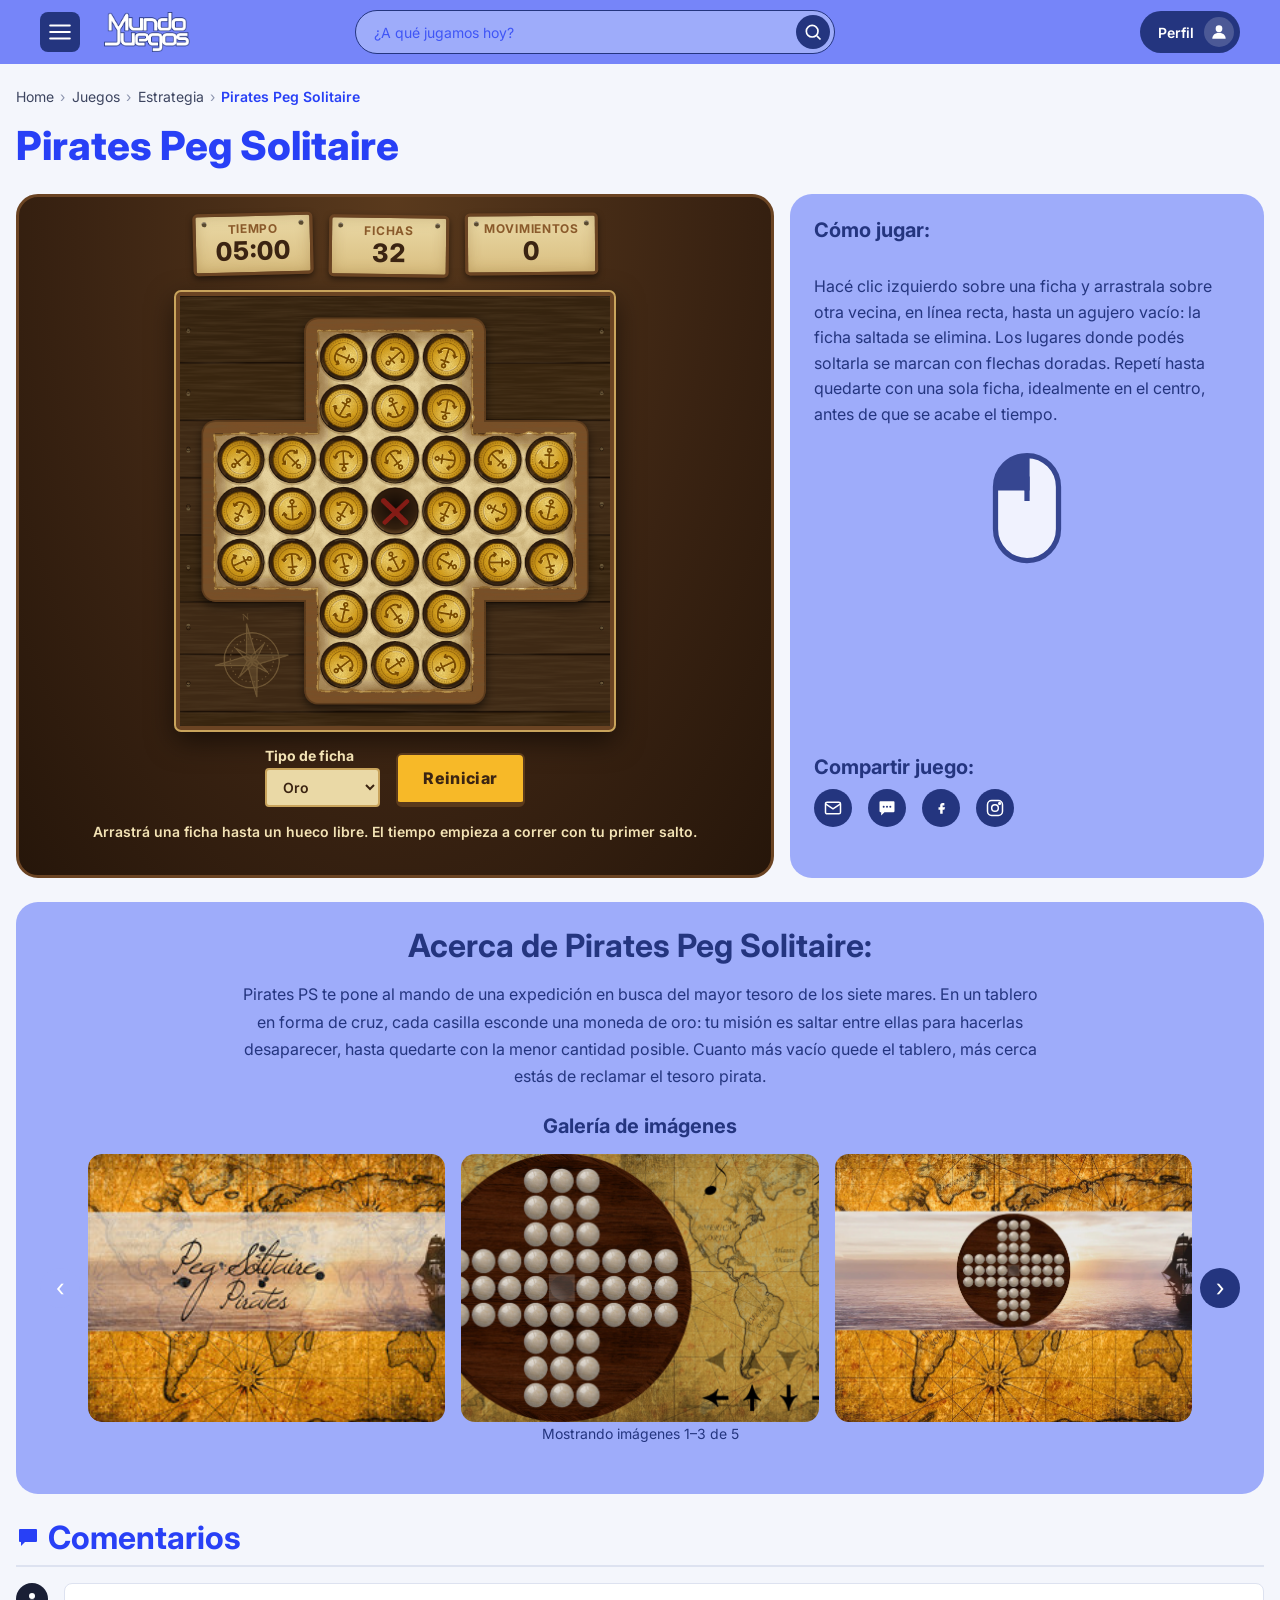
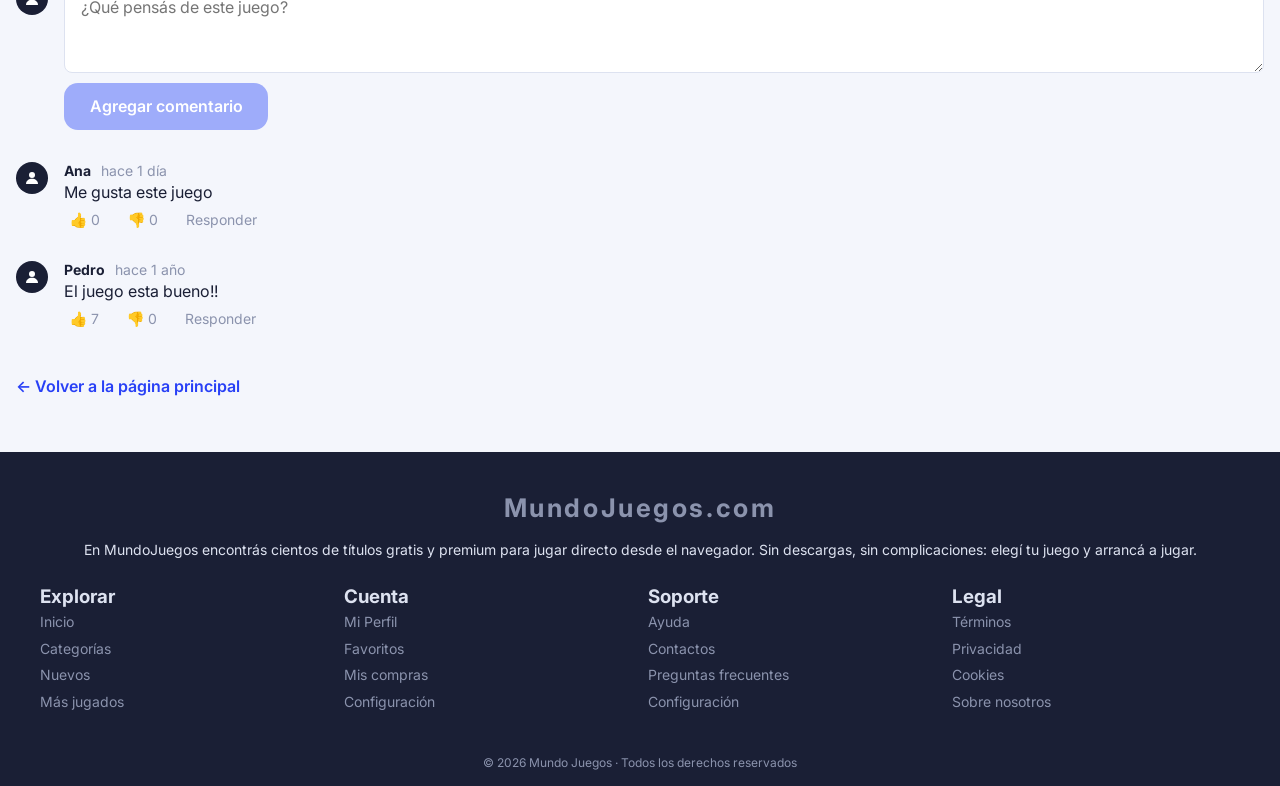
==== commit 4e8b20ff: "modifico game.html" ====
--- a/tpe4/game.html
+++ b/tpe4/game.html
@@ -130,7 +130,7 @@
         <div class="peg-controles">
           <label>Tipo de ficha
             <select id="pegSkin">
-              <option value="doblon">Doblones de oro</option>
+              <option value="doblon">Oro</option>
               <option value="rubi">Rubíes</option>
               <option value="zafiro">Zafiros</option>
               <option value="calavera">Calaveras</option>
